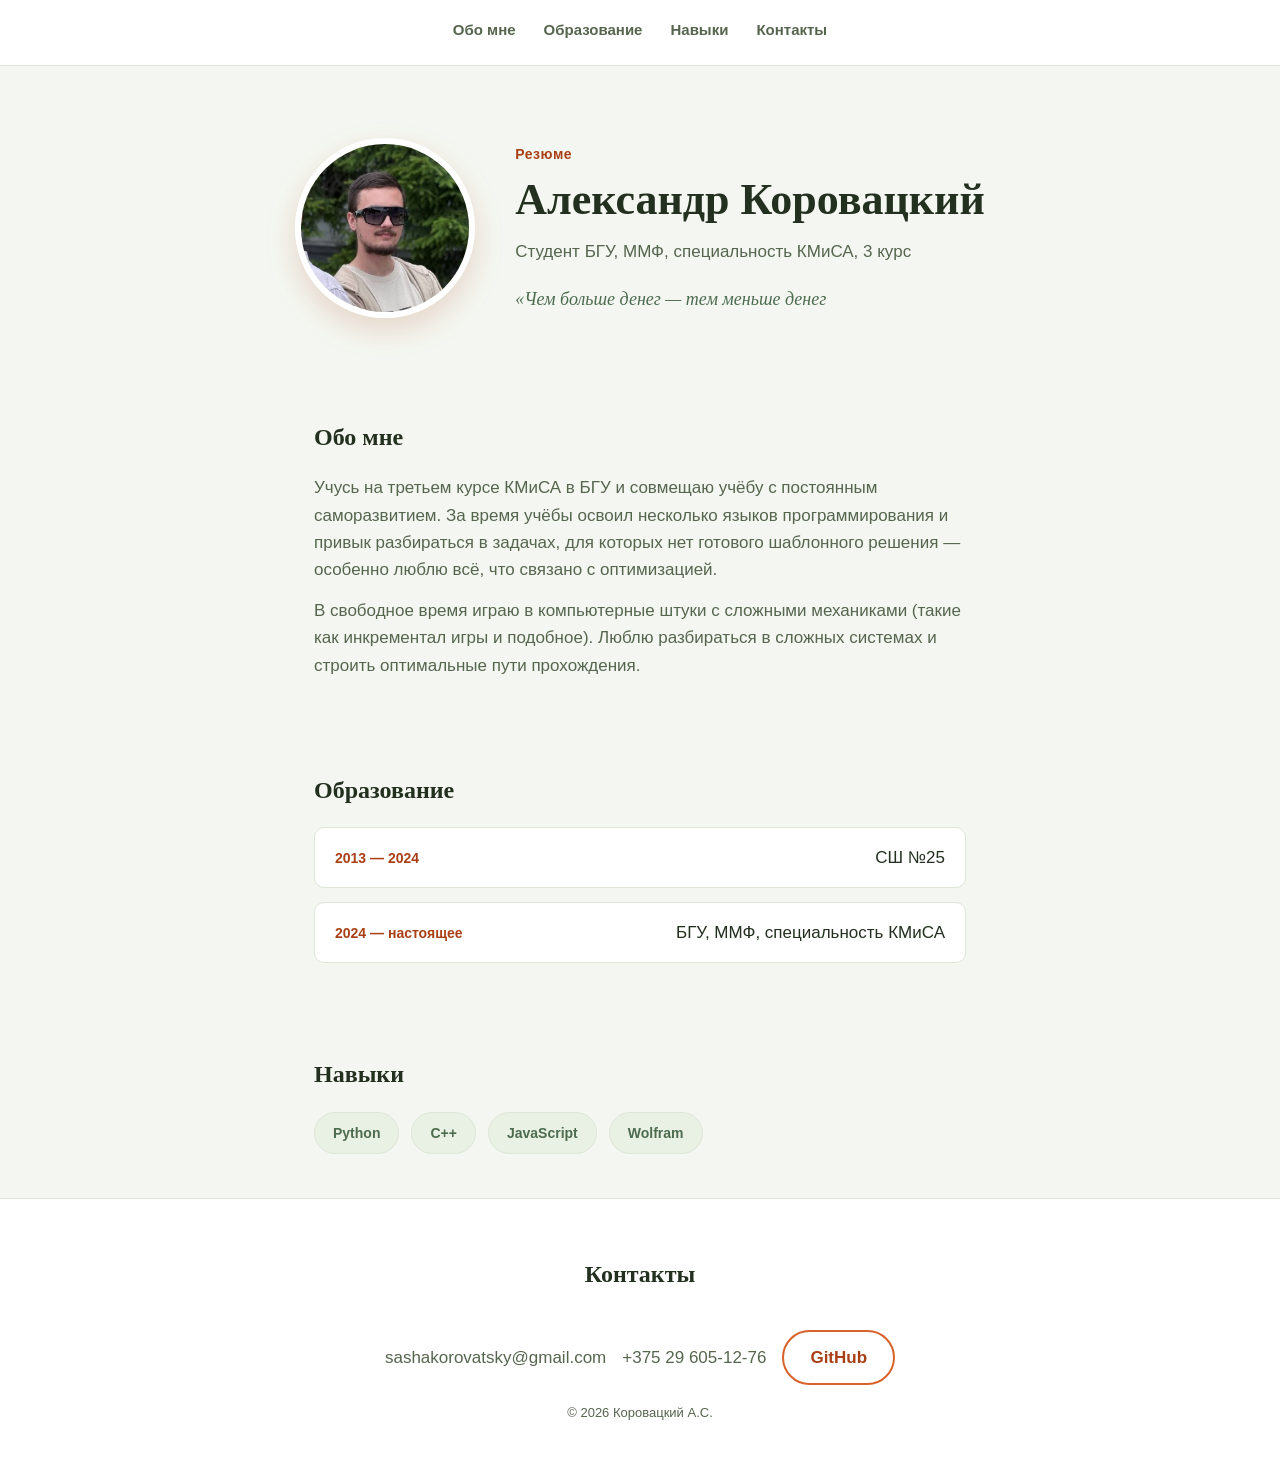
==== task1/index.html @ 5267070c "Добавил готовый task1 резюме" ====
<!DOCTYPE html>
<html lang="ru">
<head>
  <meta charset="UTF-8">
  <meta name="viewport" content="width=device-width, initial-scale=1.0">
  <title>Александр Коровацкий — Резюме</title>
  <link rel="stylesheet" href="style.css">
</head>
<body>

  <nav class="site-nav">
    <a href="#about">Обо мне</a>
    <a href="#education">Образование</a>
    <a href="#skills">Навыки</a>
    <a href="#contacts">Контакты</a>
  </nav>

  <header class="hero">
    <img class="avatar" src="avatar.jpg" alt="Фото Меня">
    <div class="intro">
      <p class="eyebrow">Резюме</p>
      <h1>Александр Коровацкий</h1>
      <p class="role">Студент БГУ, ММФ, специальность КМиСА, 3 курс</p>
      <p class="slogan">«Чем больше денег — тем меньше денег</p>
    </div>
  </header>

  <main>

    <section id="about" class="about">
      <h2>Обо мне</h2>
      <p>
        Учусь на третьем курсе КМиСА в БГУ и совмещаю учёбу с постоянным
        саморазвитием. За время учёбы освоил несколько языков программирования
        и привык разбираться в задачах, для которых нет готового шаблонного
        решения — особенно люблю всё, что связано с оптимизацией.
      </p>
      <p>
        В свободное время играю в компьютерные штуки с сложными механиками (такие как инкрементал игры и подобное).
        Люблю разбираться в сложных системах и строить оптимальные пути прохождения.
      </p>
    </section>

    <section id="education" class="education">
      <h2>Образование</h2>
      <ul class="timeline">
        <li>
          <span class="years">2013 — 2024</span>
          <span class="place">СШ №25</span>
        </li>
        <li>
          <span class="years">2024 — настоящее</span>
          <span class="place">БГУ, ММФ, специальность КМиСА</span>
        </li>
      </ul>
    </section>

    <section id="skills" class="skills">
      <h2>Навыки</h2>
      <ul class="chip-list">
        <li><span class="skill">Python</span></li>
        <li><span class="skill">C++</span></li>
        <li><span class="skill">JavaScript</span></li>
        <li><span class="skill">Wolfram</span></li>
      </ul>
    </section>

  </main>

  <footer id="contacts" class="contacts">
    <h2>Контакты</h2>
    <ul class="contact-list">
      <li><a class="contact-text" href="mailto:sashakorovatsky@gmail.com">sashakorovatsky@gmail.com</a></li>
      <li><a class="contact-text" href="tel:+375296051276">+375 29 605-12-76</a></li>
      <li><a class="contact-link" href="https://github.com/Alex-K69" target="_blank" rel="noopener">GitHub</a></li>
    </ul>
    <p class="copyright">© 2026 Коровацкий А.С.</p>
  </footer>

</body>
</html>
---- task1/style.css ----
/* ===== Global reset ===== */
*,
*::before,
*::after {
  box-sizing: border-box;
  margin: 0;
  padding: 0;
}

:root {
  --bg: #F4F7F1;
  --surface: #FFFFFF;
  --ink: #23301F;
  --ink-soft: #55654E;
  --fox: #D9622B;
  --fox-dark: #A93F15;
  --moss: #4C6B4F;
  --line: #DDE6D7;
  --chip-bg: #E9F0E4;
}

html {
  scroll-behavior: smooth;
}

body {
  background-color: var(--bg);
  color: var(--ink);
  font-family: 'Manrope', sans-serif;
  font-size: 17px;
  line-height: 1.6;
}

h1, h2 {
  font-family: 'Fraunces', serif;
  color: var(--ink);
}

a {
  color: inherit;
  text-decoration: none;
}

/* ===== Nav ===== */
.site-nav {
  display: flex;
  flex-direction: row;
  justify-content: center;
  align-items: center;
  flex-wrap: wrap;
  gap: 28px;
  padding: 18px 24px;
  background-color: var(--surface);
  border-bottom: 1px solid var(--line);
}

.site-nav a {
  font-weight: 600;
  font-size: 15px;
  color: var(--ink-soft);
  padding-bottom: 3px;
  border-bottom: 2px solid transparent;
  transition: color 0.2s ease, border-color 0.2s ease;
}

.site-nav a:hover {
  color: var(--fox-dark);
  border-bottom-color: var(--fox);
}

/* ===== Hero / header ===== */
.hero {
  display: flex;
  flex-direction: row;
  align-items: center;
  justify-content: center;
  flex-wrap: wrap;
  gap: 40px;
  max-width: 900px;
  margin: 0 auto;
  padding: 72px 24px 56px;
}

.avatar {
  width: 180px;
  height: 180px;
  border-radius: 50%;
  flex-shrink: 0;
  box-shadow: 0 12px 30px rgba(169, 63, 21, 0.18);
  border: 6px solid var(--surface);
}

.intro {
  display: flex;
  flex-direction: column;
  gap: 6px;
  max-width: 480px;
}

.eyebrow {
  font-size: 14px;
  font-weight: 700;
  letter-spacing: 0.04em;
  color: var(--fox-dark);
}

.intro h1 {
  font-size: clamp(32px, 5vw, 44px);
  font-weight: 600;
  line-height: 1.15;
  margin-top: 4px;
}

.role {
  font-size: 17px;
  color: var(--ink-soft);
  font-weight: 500;
  margin-top: 6px;
}

.slogan {
  margin-top: 14px;
  font-family: 'Fraunces', serif;
  font-style: italic;
  font-size: 18px;
  color: var(--moss);
}

/* ===== Main sections ===== */
main {
  display: flex;
  flex-direction: column;
  gap: 4px;
}

section, footer {
  max-width: 700px;
  margin: 0 auto;
  padding: 44px 24px;
  width: 100%;
}

section h2, footer h2 {
  font-size: 24px;
  font-weight: 600;
  margin-bottom: 18px;
}

.about p {
  color: var(--ink-soft);
}

.about p + p {
  margin-top: 14px;
}

/* ===== Education timeline ===== */
.timeline {
  list-style: none;
  display: flex;
  flex-direction: column;
  gap: 14px;
}

.timeline li {
  display: flex;
  flex-direction: row;
  justify-content: space-between;
  align-items: baseline;
  flex-wrap: wrap;
  gap: 6px 20px;
  padding: 16px 20px;
  background-color: var(--surface);
  border: 1px solid var(--line);
  border-radius: 10px;
}

.timeline .years {
  font-weight: 700;
  color: var(--fox-dark);
  font-size: 14px;
  white-space: nowrap;
}

.timeline .place {
  font-weight: 500;
}

/* ===== Skills chips ===== */
.chip-list {
  list-style: none;
  display: flex;
  flex-direction: row;
  flex-wrap: wrap;
  gap: 12px;
}

.skill {
  display: inline-block;
  background-color: var(--chip-bg);
  color: var(--moss);
  border: 1px solid var(--line);
  border-radius: 999px;
  padding: 9px 18px;
  font-size: 14px;
  font-weight: 600;
  transition: background-color 0.2s ease, transform 0.2s ease, color 0.2s ease;
}

.skill:hover {
  background-color: var(--fox);
  color: var(--surface);
  transform: translateY(-2px);
}

/* ===== Contacts / footer ===== */
.contacts {
  background-color: var(--surface);
  border-top: 1px solid var(--line);
  max-width: none;
  display: flex;
  flex-direction: column;
  align-items: center;
  gap: 18px;
  padding: 56px 24px 40px;
}

.contact-list {
  list-style: none;
  display: flex;
  flex-direction: row;
  justify-content: center;
  align-items: center;
  flex-wrap: wrap;
  gap: 16px;
}

.contact-text {
  font-weight: 500;
  color: var(--ink-soft);
  border-bottom: 1px solid transparent;
  transition: color 0.2s ease, border-color 0.2s ease;
}

.contact-text:hover {
  color: var(--fox-dark);
  border-bottom-color: var(--fox);
}

.contact-link {
  display: inline-flex;
  align-items: center;
  padding: 12px 26px;
  border: 2px solid var(--fox);
  border-radius: 999px;
  font-weight: 700;
  color: var(--fox-dark);
  transition: background-color 0.2s ease, color 0.2s ease;
}

.contact-link:hover {
  background-color: var(--fox);
  color: var(--surface);
}

.footnote {
  font-size: 13px;
  color: var(--ink-soft);
  text-align: center;
}

.copyright {
  font-size: 13px;
  color: var(--ink-soft);
  text-align: center;
}
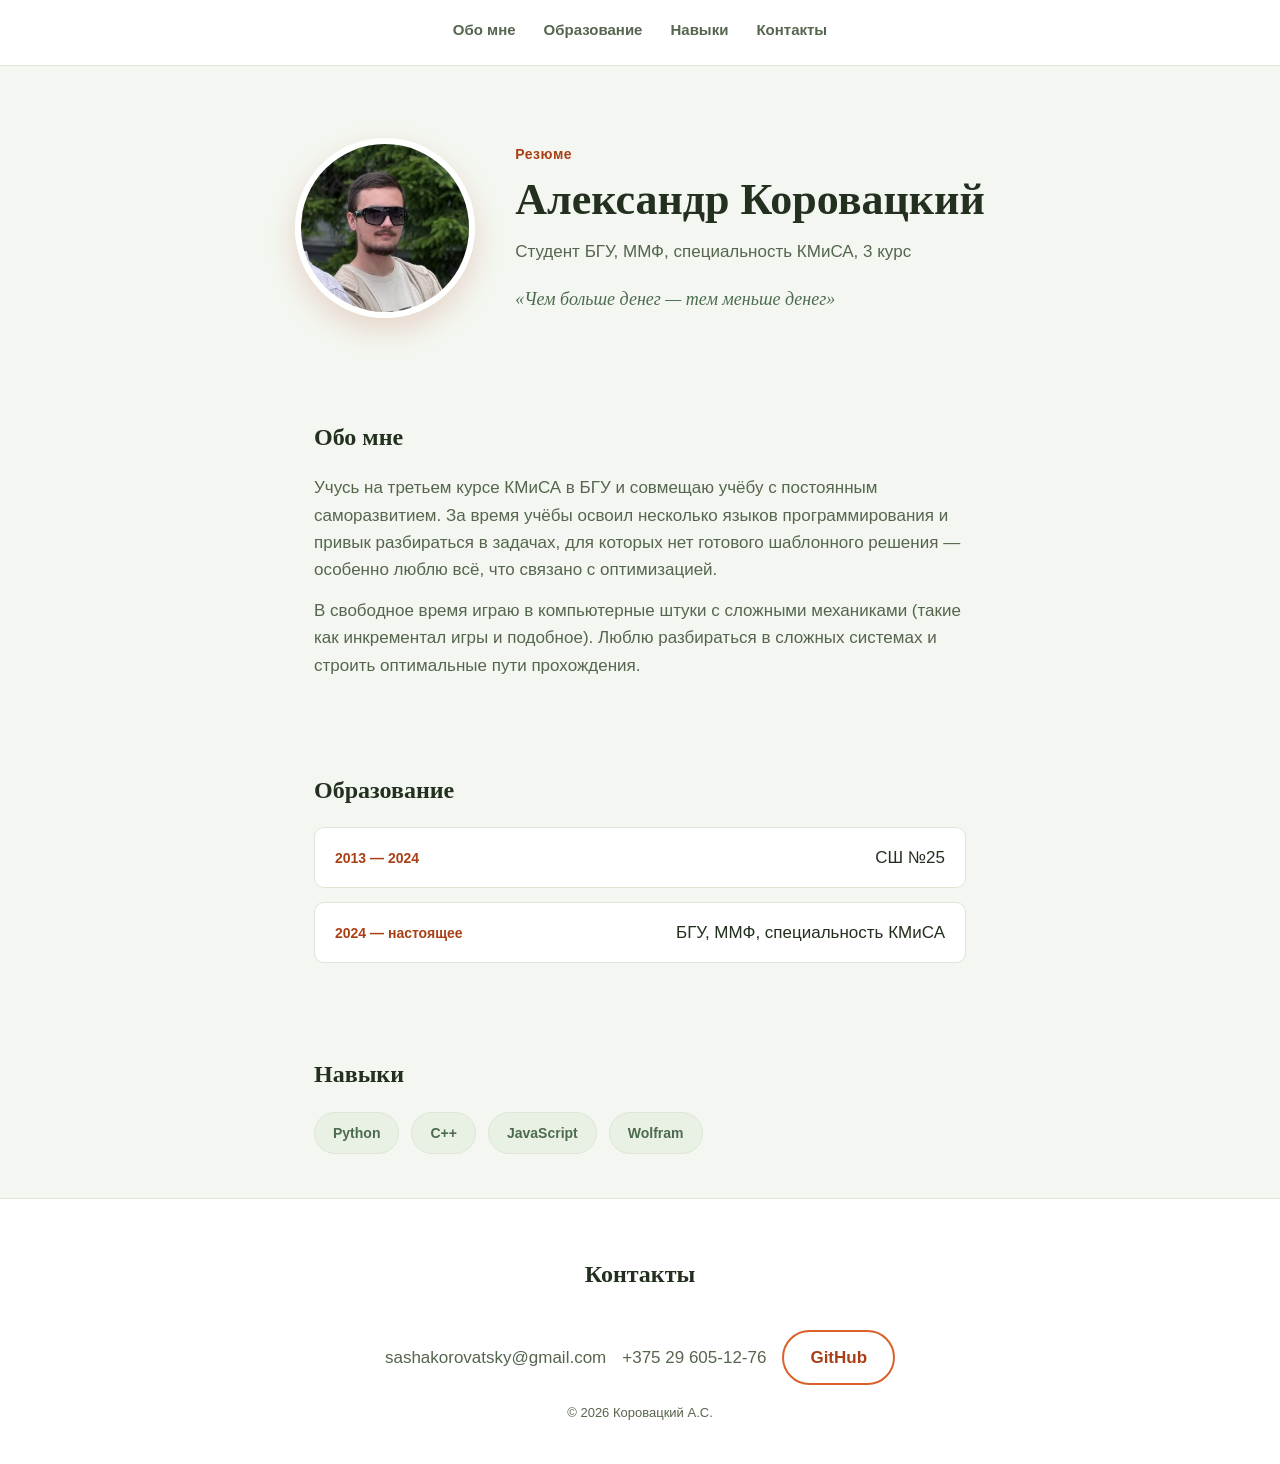
==== commit 7c1ceed0: "Добавил task2" ====
--- a/task1/index.html
+++ b/task1/index.html
@@ -21,7 +21,7 @@
       <p class="eyebrow">Резюме</p>
       <h1>Александр Коровацкий</h1>
       <p class="role">Студент БГУ, ММФ, специальность КМиСА, 3 курс</p>
-      <p class="slogan">«Чем больше денег — тем меньше денег</p>
+      <p class="slogan">«Чем больше денег — тем меньше денег»</p>
     </div>
   </header>
 
